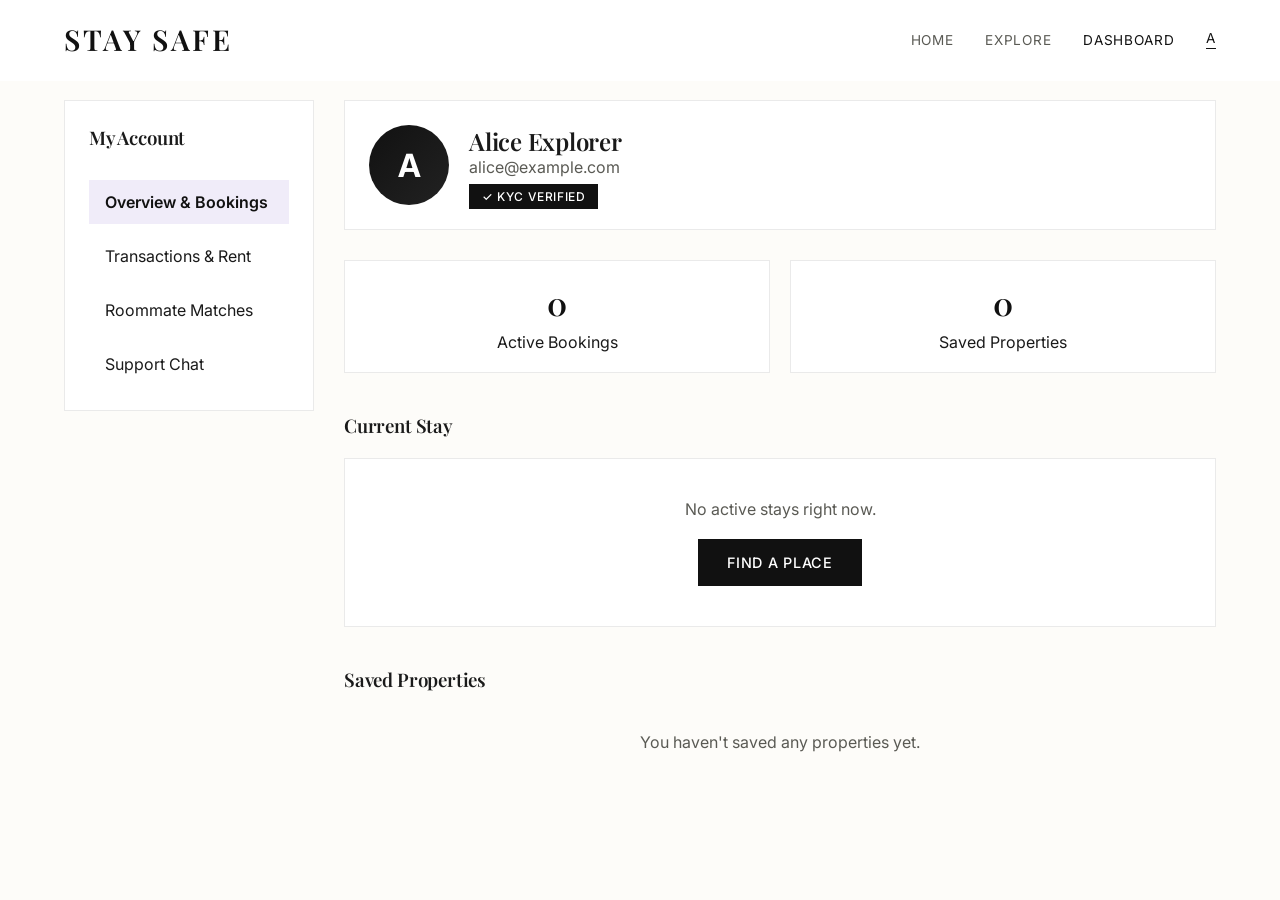
==== dashboard.html @ 25642c18 "Initial commit of Srivachav STAY SAFE platform" ====
<!DOCTYPE html>
<html lang="en">
<head>
    <meta charset="UTF-8">
    <meta name="viewport" content="width=device-width, initial-scale=1.0">
    <title>Srivachav STAY SAFE | User Dashboard</title>
    <link rel="stylesheet" href="style.css">
    <style>
        .dashboard-layout {
            display: grid;
            grid-template-columns: 250px 1fr;
            gap: 30px;
            margin-top: 100px;
        }

        .sidebar-menu {
            display: flex;
            flex-direction: column;
            gap: 10px;
        }

        .sidebar-menu a {
            padding: 12px 16px;
            border-radius: var(--radius-sm);
            transition: var(--transition);
        }

        .sidebar-menu a:hover, .sidebar-menu a.active {
            background: rgba(107, 70, 193, 0.1);
            color: var(--primary);
            font-weight: 600;
        }

        .profile-card {
            display: flex;
            align-items: center;
            gap: 20px;
            padding: 24px;
            margin-bottom: 30px;
        }

        .avatar {
            width: 80px; height: 80px;
            border-radius: 50%;
            background: linear-gradient(135deg, var(--primary), var(--secondary));
            color: white;
            display: flex; align-items: center; justify-content: center;
            font-size: 2rem; font-weight: bold;
        }

        .stats-grid {
            display: grid;
            grid-template-columns: repeat(auto-fit, minmax(200px, 1fr));
            gap: 20px;
            margin-bottom: 40px;
        }

        .stat-card {
            padding: 20px;
            text-align: center;
        }

        .stat-card h2 {
            font-size: 2rem;
            color: var(--primary);
            margin-bottom: 8px;
        }

        @media (max-width: 768px) {
            .dashboard-layout { grid-template-columns: 1fr; }
        }
    </style>
</head>
<body>
    <nav class="navbar">
        <a href="index.html" class="nav-brand">STAY SAFE</a>
        <div class="mobile-toggle">MENU</div>
        <div class="nav-links">
            <a href="index.html">Home</a>
            <a href="listings.html">Explore</a>
            <a href="dashboard.html" class="active">Dashboard</a>
            <div class="profile-btn" id="navAvatar">A</div>
        </div>
    </nav>

    <div class="container animate-slide-up">
        <div class="dashboard-layout">
            <aside class="sidebar-menu glass-panel" style="padding: 24px; height: fit-content;">
                <h3 style="margin-bottom: 20px;">My Account</h3>
                <a href="dashboard.html" class="active">Overview & Bookings</a>
                <a href="transactions.html">Transactions & Rent</a>
                <a href="#">Roommate Matches</a>
                <a href="#">Support Chat</a>
            </aside>

            <main>
                <!-- Profile -->
                <div class="profile-card glass-panel">
                    <div class="avatar" id="mainAvatar">A</div>
                    <div>
                        <h2 id="userName">User Name</h2>
                        <p style="color: var(--text-muted);" id="userEmail">user@example.com</p>
                        <div style="margin-top: 8px;">
                            <span class="badge badge-verified">✓ KYC Verified</span>
                        </div>
                    </div>
                </div>

                <!-- Stats -->
                <div class="stats-grid">
                    <div class="stat-card glass-panel">
                        <h2 id="activeBookingsStat">0</h2>
                        <p>Active Bookings</p>
                    </div>
                    <div class="stat-card glass-panel">
                        <h2 id="savedPropsStat">0</h2>
                        <p>Saved Properties</p>
                    </div>
                </div>

                <!-- Active Bookings -->
                <h3 style="margin-bottom: 20px;">Current Stay</h3>
                <div id="activeBookings" style="margin-bottom: 40px;">
                    <!-- JS Injected -->
                </div>

                <!-- Saved Properties -->
                <h3 style="margin-bottom: 20px;">Saved Properties</h3>
                <div class="property-grid" id="savedGrid">
                    <!-- JS Injected -->
                </div>
            </main>
        </div>
    </div>

    <script src="script.js"></script>
    <script>
        document.addEventListener('DOMContentLoaded', () => {
            // Load User Info
            const usersStr = localStorage.getItem('1268_users');
            if(usersStr) {
                const users = JSON.parse(usersStr);
                const user = users.current;
                document.getElementById('userName').innerText = user.name;
                document.getElementById('userEmail').innerText = user.email;
                const initial = user.name.charAt(0).toUpperCase();
                document.getElementById('mainAvatar').innerText = initial;
                document.getElementById('navAvatar').innerText = initial;
            }

            // Load Active Booking (Derive from transactions)
            const txs = JSON.parse(localStorage.getItem('1268_transactions')) || [];
            const bookingContainer = document.getElementById('activeBookings');
            
            // Assume the latest valid transaction is the active booking
            const activeTx = txs.length > 0 ? txs[0] : null;

            if(activeTx) {
                const prop = getPropertyById(activeTx.propertyId);
                document.getElementById('activeBookingsStat').innerText = '1';
                
                if(prop) {
                    bookingContainer.innerHTML = `
                        <div class="glass-panel" style="padding: 24px; display: flex; gap: 24px; align-items: center;">
                            <img src="${prop.images[0]}" style="width: 150px; height: 100px; object-fit: cover; border-radius: var(--radius-sm);">
                            <div style="flex: 1;">
                                <div class="d-flex justify-between aligns-center">
                                    <h3>${prop.name}</h3>
                                    <span class="badge badge-success" style="background: rgba(72,187,120,0.1); color: #38a169;">Active</span>
                                </div>
                                <p style="color: var(--text-muted); margin: 8px 0;"> ${prop.location}</p>
                                <div class="d-flex justify-between aligns-center" style="margin-top: 16px;">
                                    <button class="btn btn-outline" style="padding: 8px 16px;">Contact Owner</button>
                                    <button class="btn btn-primary" style="padding: 8px 16px;" onclick="window.location.href='transactions.html'">Pay Rent</button>
                                </div>
                            </div>
                        </div>
                    `;
                }
            } else {
                bookingContainer.innerHTML = `
                    <div class="glass-panel" style="padding: 40px; text-align: center; color: var(--text-muted);">
                        No active stays right now. <br><br>
                        <a href="listings.html" class="btn btn-primary">Find a Place</a>
                    </div>
                `;
            }

            // Load Saved Properties
            const savedIds = JSON.parse(localStorage.getItem('1268_saved')) || [];
            document.getElementById('savedPropsStat').innerText = savedIds.length;
            const savedGrid = document.getElementById('savedGrid');

            if(savedIds.length === 0) {
                savedGrid.innerHTML = `
                    <div style="grid-column: 1/-1; color: var(--text-muted); padding: 20px; text-align: center;">
                        You haven't saved any properties yet.
                    </div>
                `;
            } else {
                const savedProps = savedIds.map(id => getPropertyById(id)).filter(p => p !== undefined);
                
                savedGrid.innerHTML = savedProps.map(p => `
                    <div class="property-card glass-panel" style="animation: fadeIn 0.4s ease-out">
                        <div class="card-img">
                            <img src="${p.images[0]}" alt="${p.name}">
                            <div class="badge bg-white pos-top-right" style="cursor: pointer;" onclick="removeSaved('${p.id}', this)">REMOVE Remove</div>
                        </div>
                        <div class="card-content">
                            <h3>${p.name}</h3>
                            <p class="location-text"> ${p.location}</p>
                            <div class="card-footer d-flex justify-between aligns-center">
                                <div class="price">
                                    <strong>${formatCurrency(p.price)}</strong> / mo
                                </div>
                                <a href="details.html?id=${p.id}" class="btn btn-outline" style="padding: 6px 12px; font-size: 0.9rem;">View</a>
                            </div>
                        </div>
                    </div>
                `).join('');
            }
        });

        // Make remove function globally accessible to onclick
        window.removeSaved = function(id, el) {
            let saved = JSON.parse(localStorage.getItem('1268_saved')) || [];
            saved = saved.filter(savedId => savedId !== id);
            localStorage.setItem('1268_saved', JSON.stringify(saved));
            
            // Remove DOM element intuitively
            const card = el.closest('.property-card');
            card.style.opacity = '0';
            setTimeout(() => {
                card.remove();
                // update count
                document.getElementById('savedPropsStat').innerText = saved.length;
            }, 300);
            
            showToast("Property removed.");
        };
    </script>
</body>
</html>
---- style.css ----
@import url('https://fonts.googleapis.com/css2?family=Inter:wght@300;400;500;600&family=Playfair+Display:ital,wght@0,400;0,600;1,400&display=swap');

:root {
    --primary: #111111; 
    --primary-light: #444444;
    --secondary: #222222; 
    --accent: #000000; 
    --bg-light: #fdfcf9;
    --text-main: #1a1a1a;
    --text-muted: #5a5a54;
    --white: #ffffff;
    --card-bg: #ffffff;
    
    --shadow-soft: 0 4px 12px rgba(0, 0, 0, 0.03);
    --shadow-hover: 0 10px 30px rgba(0, 0, 0, 0.08);
    
    --radius-lg: 0px;
    --radius-md: 0px;
    --radius-sm: 0px;

    --transition: all 0.4s ease;
}

* {
    margin: 0;
    padding: 0;
    box-sizing: border-box;
    font-family: 'Inter', sans-serif;
}

body {
    background-color: var(--bg-light);
    color: var(--text-main);
    overflow-x: hidden;
    scroll-behavior: smooth;
    animation: fadeIn 0.8s ease-out;
}

h1, h2, h3, h4, h5, h6 {
    font-family: 'Playfair Display', serif;
    font-weight: 600;
    letter-spacing: -0.01em;
}

a {
    text-decoration: none;
    color: inherit;
}

.glass-panel {
    background: var(--card-bg);
    border: 1px solid #eaeaea;
    box-shadow: none;
    border-radius: var(--radius-lg);
}

.btn {
    display: inline-flex;
    align-items: center;
    justify-content: center;
    padding: 14px 28px;
    border-radius: var(--radius-md);
    font-weight: 500;
    font-size: 0.9rem;
    letter-spacing: 0.05em;
    text-transform: uppercase;
    cursor: pointer;
    transition: var(--transition);
    border: 1px solid var(--primary);
    position: relative;
    overflow: hidden;
    background: transparent;
}

.btn-primary {
    background: var(--primary);
    color: var(--white);
    box-shadow: none;
}

.btn-primary:hover {
    background: var(--white);
    color: var(--primary);
}

.btn-accent {
    background-color: var(--accent);
    color: var(--white);
}

.btn-accent:hover {
    background: var(--white);
    color: var(--accent);
}

.btn-outline {
    background: transparent;
    border: 1px solid var(--primary);
    color: var(--primary);
}

.btn-outline:hover {
    background: var(--primary);
    color: var(--white);
}

/* Base Navbar */
.navbar {
    position: fixed;
    top: 0;
    width: 100%;
    z-index: 1000;
    padding: 24px 5%;
    display: flex;
    justify-content: space-between;
    align-items: center;
    background: var(--white);
    border-bottom: 1px solid transparent;
    transition: var(--transition);
}

.navbar.scrolled {
    padding: 16px 5%;
    border-bottom: 1px solid #eaeaea;
}

.nav-brand {
    font-family: 'Playfair Display', serif;
    font-size: 1.8rem;
    font-weight: 600;
    color: var(--primary);
    letter-spacing: 0.1em;
    text-transform: uppercase;
    line-height: 1.1;
    text-align: center;
}

.brand-name-sub {
    font-family: 'Inter', sans-serif;
    font-size: 0.7rem;
    letter-spacing: 0.35em;
    font-weight: 500;
    color: var(--text-muted);
    display: block;
    margin-bottom: 2px;
}

.nav-links {
    display: flex;
    gap: 32px;
    align-items: center;
}

.nav-links a {
    font-family: 'Inter', sans-serif;
    font-size: 0.85rem;
    letter-spacing: 0.05em;
    text-transform: uppercase;
    font-weight: 400;
    color: var(--text-muted);
    transition: color 0.3s;
}

.nav-links a:hover, .nav-links .active {
    color: var(--primary);
}

.profile-btn {
    width: auto;
    height: auto;
    background: transparent;
    color: var(--primary);
    font-size: 0.85rem;
    letter-spacing: 0.05em;
    text-transform: uppercase;
    cursor: pointer;
    border-bottom: 1px solid var(--primary);
    padding-bottom: 2px;
}

/* Mobile Nav Toggle */
.mobile-toggle {
    display: none;
    font-size: 0.9rem;
    text-transform: uppercase;
    letter-spacing: 0.05em;
    cursor: pointer;
    font-weight: 500;
}

@media (max-width: 768px) {
    .nav-links {
        position: absolute;
        top: 100%;
        left: 0;
        width: 100%;
        background: var(--white);
        flex-direction: column;
        padding: 24px;
        border-bottom: 1px solid #eaeaea;
        transform: translateY(-10px);
        opacity: 0;
        pointer-events: none;
        transition: var(--transition);
    }
    .nav-links.active {
        transform: translateY(0);
        opacity: 1;
        pointer-events: auto;
    }
    .mobile-toggle {
        display: block;
    }
}

/* Base Container */
.container {
    max-width: 1200px;
    margin: 0 auto;
    padding: 0 24px;
}

section {
    padding: 100px 0;
}

.section-title {
    font-size: 2.5rem;
    margin-bottom: 60px;
    text-align: left;
    font-weight: 400;
}

/* Footer Section */
footer {
    background: var(--white);
    color: var(--primary);
    padding: 80px 5% 40px;
    border-top: 1px solid #eaeaea;
    margin-top: 60px;
}

.footer-content {
    display: flex;
    justify-content: space-between;
    flex-wrap: wrap;
    gap: 60px;
    margin-bottom: 60px;
    max-width: 1200px;
    margin-left: auto;
    margin-right: auto;
}

.footer-box {
    flex: 1;
    min-width: 250px;
}

.footer-box h3 {
    margin-bottom: 24px;
    font-size: 1rem;
    font-family: 'Inter', sans-serif;
    text-transform: uppercase;
    letter-spacing: 0.05em;
    font-weight: 500;
    color: var(--primary);
}

.footer-box p {
    color: var(--text-muted);
    line-height: 1.8;
}

.footer-links {
    list-style: none;
}
.footer-links li {
    margin-bottom: 12px;
}
.footer-links a {
    color: var(--text-muted);
    transition: color 0.3s;
    font-size: 0.95rem;
}
.footer-links a:hover {
    color: var(--primary);
}

.footer-bottom {
    text-align: left;
    padding-top: 24px;
    border-top: 1px solid #eaeaea;
    color: var(--text-muted);
    font-size: 0.85rem;
    max-width: 1200px;
    margin: 0 auto;
    text-transform: uppercase;
    letter-spacing: 0.05em;
}

/* Toast */
.toast-container {
    position: fixed;
    bottom: 40px;
    right: 40px;
    display: flex;
    flex-direction: column;
    gap: 16px;
    z-index: 9999;
}
.toast {
    background: var(--primary);
    color: var(--white);
    padding: 20px 30px;
    border: none;
    box-shadow: 0 10px 30px rgba(0,0,0,0.1);
    animation: slideInRight 0.4s cubic-bezier(0.2, 0.8, 0.2, 1);
    display: flex;
    align-items: center;
    gap: 16px;
    font-size: 0.9rem;
    letter-spacing: 0.02em;
}

/* Search Box */
.search-inputs {
    display: flex;
    gap: 0;
    background: var(--white);
    padding: 0;
    border: 1px solid #ccc;
    box-shadow: none;
}

.search-inputs input {
    flex: 1;
    border: none;
    outline: none;
    padding: 20px 24px;
    font-size: 1rem;
    background: transparent;
}

.search-inputs .btn {
    border: none;
    border-left: 1px solid #ccc;
}
.search-inputs .btn:hover {
    background: #fdfdfd;
    color: var(--primary);
}

/* Category Grid */
.category-grid {
    display: grid;
    grid-template-columns: repeat(auto-fit, minmax(280px, 1fr));
    gap: 1px;
    background: #eaeaea;
    border: 1px solid #eaeaea;
}

.cat-card {
    padding: 60px 40px;
    text-align: left;
    background: var(--white);
    transition: background 0.3s;
    display: block;
    border: none;
}

.cat-card:hover {
    background: #fafafa;
    transform: none;
}

.cat-icon {
    font-size: 0.8rem;
    text-transform: uppercase;
    letter-spacing: 0.1em;
    color: var(--text-muted);
    margin-bottom: 24px;
}

.cat-card h3 {
    font-size: 1.5rem;
    margin-bottom: 12px;
}

/* Property Grid & Cards */
.featured-grid, .property-grid {
    display: grid;
    grid-template-columns: repeat(auto-fill, minmax(320px, 1fr));
    gap: 40px;
}

.property-card {
    background: transparent;
    border: none;
    box-shadow: none;
    transition: none;
}

.property-card:hover {
    transform: none;
    box-shadow: none;
}

.card-img {
    height: 300px;
    position: relative;
    overflow: hidden;
    border: 1px solid #eaeaea;
}

.card-img img {
    width: 100%;
    height: 100%;
    object-fit: cover;
    filter: grayscale(20%) contrast(1.1);
    transition: filter 0.6s ease;
}

.property-card:hover .card-img img {
    filter: grayscale(0%) contrast(1);
    transform: none;
}

.pos-top-right {
    position: absolute;
    top: 20px;
    right: 20px;
    z-index: 10;
}

.card-content {
    padding: 24px 0;
}

.card-content h3 {
    font-size: 1.4rem;
    margin-bottom: 8px;
    font-weight: 400;
}

.rating {
    color: var(--text-muted);
    font-size: 0.85rem;
    font-family: 'Inter', sans-serif;
}

.location-text {
    color: var(--text-muted);
    font-size: 0.9rem;
    margin-bottom: 20px;
    letter-spacing: 0.02em;
}

.amenities-row {
    display: flex;
    flex-wrap: wrap;
    gap: 8px;
    margin-bottom: 24px;
}

/* Badge */
.badge {
    padding: 4px 12px;
    border: 1px solid #eaeaea;
    font-size: 0.75rem;
    font-weight: 500;
    text-transform: uppercase;
    letter-spacing: 0.05em;
    background: transparent;
    color: var(--text-main);
}
.badge-demand, .badge-verified, .badge-success {
    background: #111;
    color: #fff;
    border-color: #111;
    animation: none;
}

/* Utilities */
.d-flex { display: flex; }
.justify-between { justify-content: space-between; }
.aligns-center { align-items: center; }

/* Hero Specifics */
.hero {
    min-height: 85vh;
    display: flex;
    align-items: center;
    background: var(--bg-light);
    padding-top: 100px;
    border-bottom: 1px solid #eaeaea;
}

.hero-content {
    display: grid;
    grid-template-columns: 1fr 1fr;
    gap: 60px;
    align-items: center;
    max-width: 100%;
    margin: 0;
}
@media (max-width: 900px) {
    .hero-content { grid-template-columns: 1fr; }
    .hero-image-side { display: none; }
}

.hero-title {
    font-size: 4.5rem;
    line-height: 1.1;
    margin-bottom: 24px;
    color: var(--primary);
}

.hero-subtitle {
    font-size: 1.25rem;
    color: var(--text-muted);
    margin-bottom: 60px;
    max-width: 600px;
    font-weight: 300;
}

/* Custom Overrides for forms and layouts */
.input-group input, .input-group select {
    border: 1px solid #ccc;
    border-radius: 0;
}
.input-group input:focus, .input-group select:focus {
    border-color: var(--primary);
}

/* Skeletons */
.skeleton {
    background: #f5f5f5;
    animation: none;
}

@keyframes slideInRight {
    from { transform: translateX(100%); opacity: 0; }
    to { transform: translateX(0); opacity: 1; }
}

@keyframes fadeIn {
    from { opacity: 0; }
    to { opacity: 1; }
}
.animate-slide-up {
    animation: fadeIn 0.8s ease forwards;
}
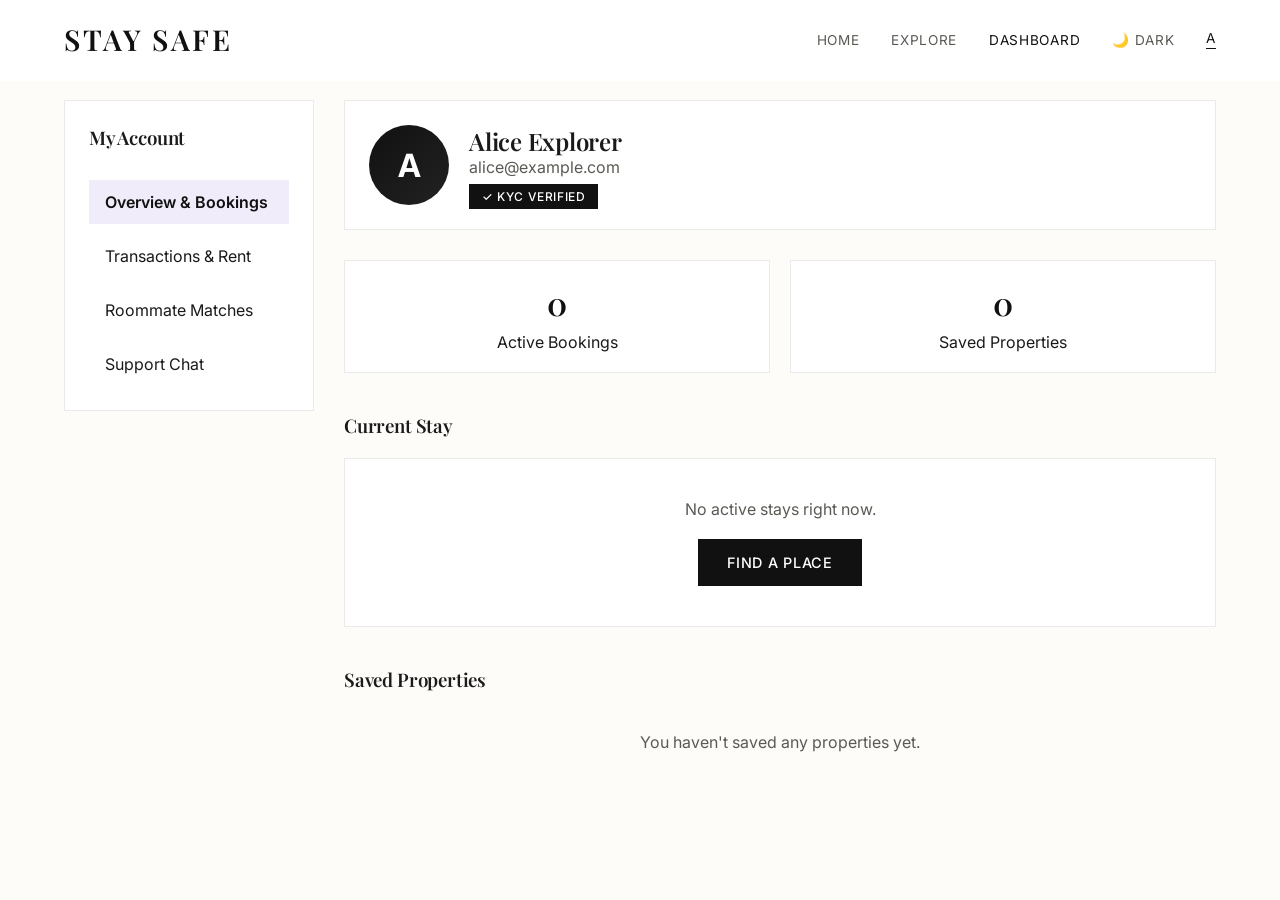
==== commit f29e110a: "feat: Implement new dashboard interfaces, global dark mode, property wishlist, and functional image " ====
--- a/dashboard.html
+++ b/dashboard.html
@@ -89,8 +89,8 @@
                 <h3 style="margin-bottom: 20px;">My Account</h3>
                 <a href="dashboard.html" class="active">Overview & Bookings</a>
                 <a href="transactions.html">Transactions & Rent</a>
-                <a href="#">Roommate Matches</a>
-                <a href="#">Support Chat</a>
+                <a href="matches.html">Roommate Matches</a>
+                <a href="support.html">Support Chat</a>
             </aside>
 
             <main>
--- a/style.css
+++ b/style.css
@@ -19,6 +19,21 @@
     --radius-sm: 0px;
 
     --transition: all 0.4s ease;
+}
+
+body.dark-theme {
+    --primary: #fdfcf9; 
+    --primary-light: #eaeaea;
+    --secondary: #cccccc; 
+    --accent: #ffffff; 
+    --bg-light: #121212;
+    --text-main: #fdfcf9;
+    --text-muted: #a0a0a0;
+    --white: #1a1a1a;
+    --card-bg: #1e1e1e;
+    
+    --shadow-soft: 0 4px 12px rgba(0, 0, 0, 0.3);
+    --shadow-hover: 0 10px 30px rgba(0, 0, 0, 0.4);
 }
 
 * {
@@ -287,7 +302,7 @@
 }
 
 .footer-bottom {
-    text-align: left;
+    text-align: center;
     padding-top: 24px;
     border-top: 1px solid #eaeaea;
     color: var(--text-muted);
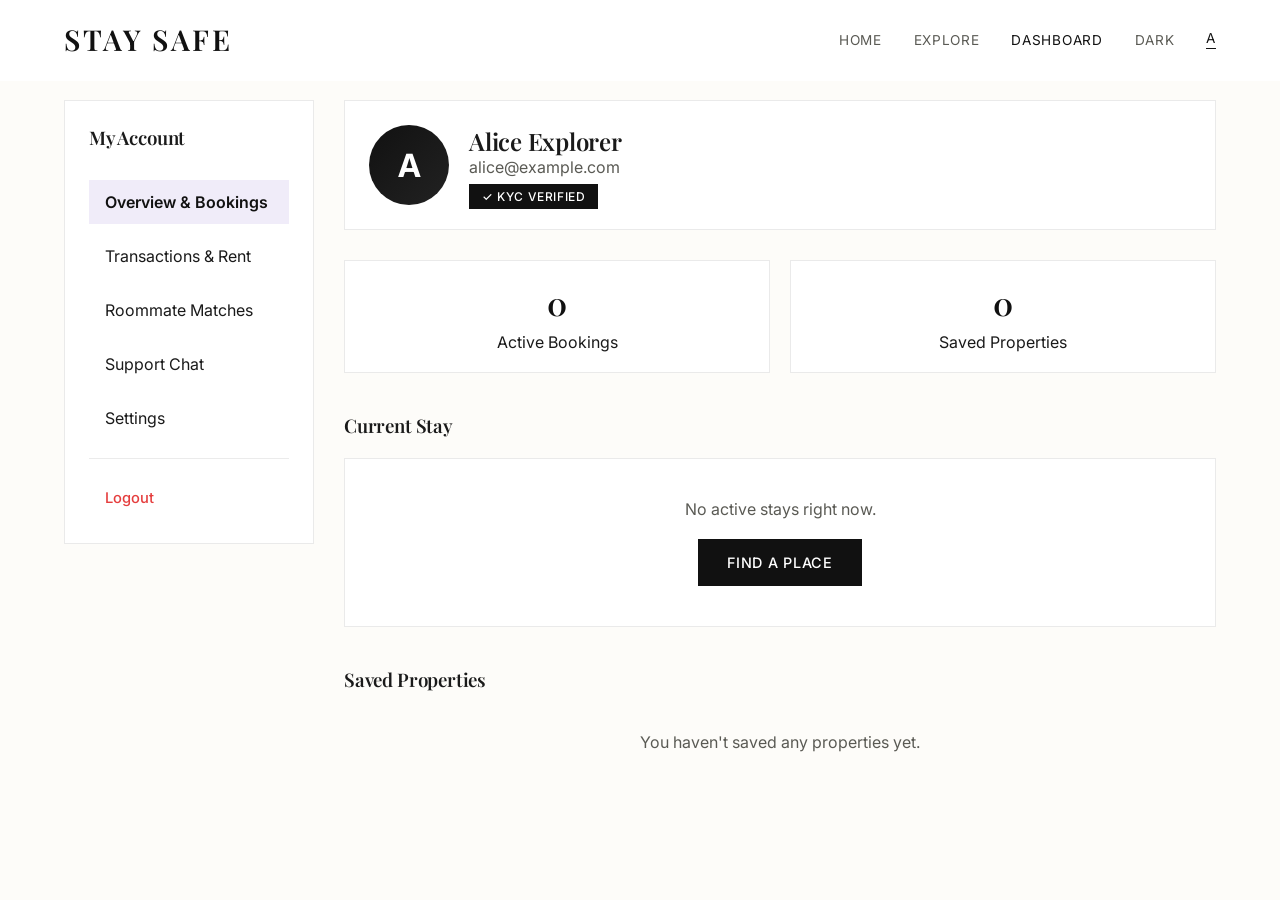
==== commit f19ac3a7: "feat: Premium login page redesign, settings page, 360 viewer, image lightbox, roommate matches overh" ====
--- a/dashboard.html
+++ b/dashboard.html
@@ -91,6 +91,9 @@
                 <a href="transactions.html">Transactions & Rent</a>
                 <a href="matches.html">Roommate Matches</a>
                 <a href="support.html">Support Chat</a>
+                <a href="settings.html">Settings</a>
+                <div style="height:1px;background:rgba(0,0,0,0.08);margin:8px 0;"></div>
+                <div style="color:#e53e3e;cursor:pointer;padding:12px 16px;border-radius:4px;font-size:0.92rem;font-weight:500;" onclick="logoutUser()">Logout</div>
             </aside>
 
             <main>
